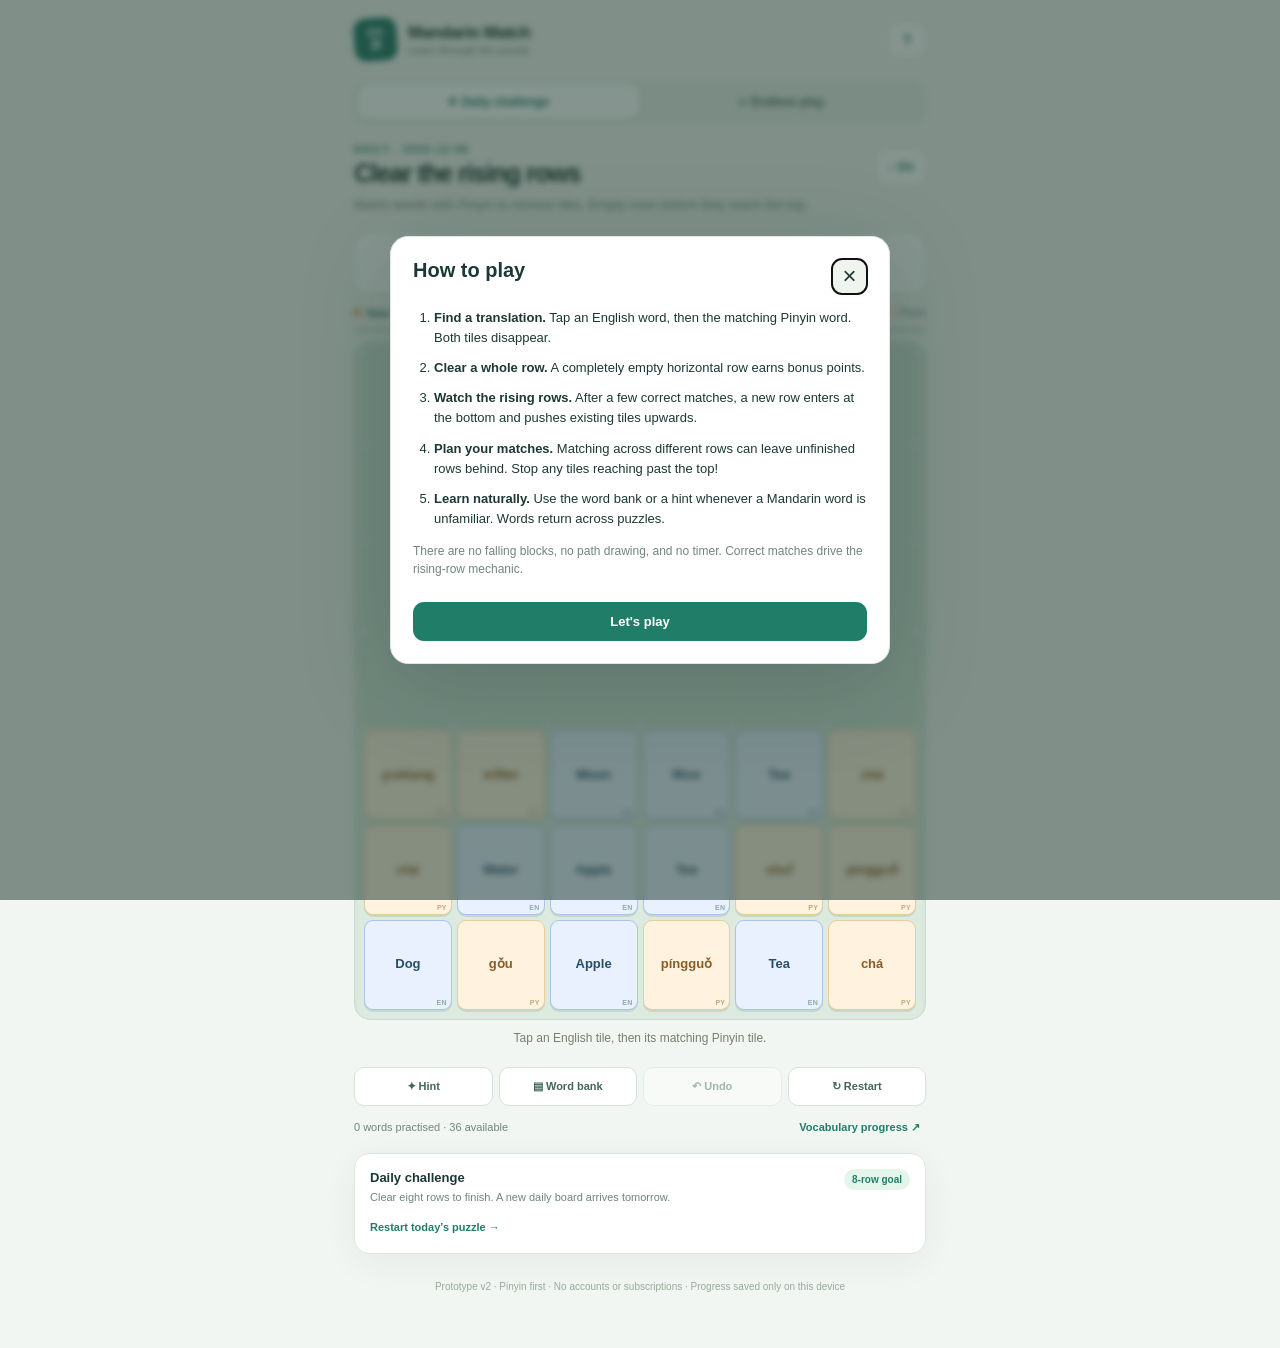
==== index.html @ 45ab8538 "Initial Mandarin Match V2 upload" ====
<!doctype html>
<html lang="en">
<head>
  <meta charset="utf-8">
  <meta name="viewport" content="width=device-width, initial-scale=1, viewport-fit=cover">
  <meta name="theme-color" content="#eef4ef">
  <meta name="apple-mobile-web-app-capable" content="yes">
  <meta name="apple-mobile-web-app-status-bar-style" content="default">
  <meta name="apple-mobile-web-app-title" content="Mandarin Match">
  <meta name="description" content="A bilingual, rising-row word puzzle for Mandarin Pinyin learners.">
  <link rel="manifest" href="manifest.webmanifest">
  <link rel="apple-touch-icon" href="icon-192.png">
  <link rel="stylesheet" href="style.css">
  <title>Mandarin Match — Puzzle Prototype</title>
</head>
<body>
<div class="app-shell">
  <header class="site-header">
    <div class="brand"><span class="brand-mark" aria-hidden="true"><i>EN</i><i>拼</i></span><div><strong>Mandarin Match</strong><small>Learn through the puzzle</small></div></div>
    <button class="icon-btn" id="howBtn" aria-label="How to play" title="How to play">?</button>
  </header>

  <div class="mode-tabs" role="tablist" aria-label="Puzzle mode">
    <button id="dailyTab" class="tab active" role="tab" aria-selected="true">☀ Daily challenge</button>
    <button id="freeTab" class="tab" role="tab" aria-selected="false">∞ Endless play</button>
  </div>

  <main>
    <div class="intro-line"><div><div class="eyebrow" id="modeLabel">TODAY'S CHALLENGE</div><h1 id="gameTitle">Clear the rising rows</h1><p id="gameSubtitle">Pair English with Pinyin to clear tiles. Empty a row before it rises too high.</p></div><button id="soundToggle" class="sound-toggle" aria-label="Toggle sound" title="Toggle sound">♪ On</button></div>

    <section class="score-strip" aria-label="Game statistics">
      <div><span class="metric-value" id="scoreValue">0</span><span class="metric-label">POINTS</span></div>
      <div><span class="metric-value" id="rowValue">0/8</span><span class="metric-label" id="rowLabel">ROWS CLEARED</span></div>
      <div><span class="metric-value" id="streakValue">0</span><span class="metric-label">STREAK</span></div>
    </section>

    <section class="board-section" aria-label="Mandarin matching grid">
      <div class="board-heading"><div class="pressure-heading"><span class="tiny-dot"></span> <b id="riseText">New row after 3 matches</b></div><span class="board-key"><span class="key-en"></span> English <span class="key-py"></span> Pinyin</span></div>
      <div class="pressure-track"><div class="pressure-fill" id="pressureFill"></div></div>
      <div class="board-frame"><div class="board" id="board" aria-label="Puzzle tiles"></div><div class="game-overlay hidden" id="endOverlay" aria-live="polite"><div class="result-card"><div class="result-emoji" id="resultEmoji">🎉</div><h2 id="resultTitle">Puzzle complete!</h2><p id="resultDesc">Great puzzle solving.</p><button class="primary-btn" id="resultAction">Try endless play →</button></div></div></div>
      <div id="toast" class="toast" role="status" aria-live="polite">Tap an English tile, then its matching Pinyin tile.</div>
    </section>

    <div class="controls"><button class="action-btn" id="hintBtn">✦ Hint <span id="hintsUsed" class="mini-muted"></span></button><button class="action-btn" id="wordBtn">▤ Word bank</button><button class="action-btn" id="undoBtn">↶ Undo</button><button class="action-btn" id="restartBtn">↻ Restart</button></div>
    <div class="learning-bottom"><span id="masteryText">Learning words as you play</span><button class="link-btn" id="progressBtn">Vocabulary progress ↗</button></div>
    <section class="mode-panel" id="modePanel"><div class="mode-panel-title"><div><b id="panelTitle">Daily challenge</b><p id="panelDesc">Same puzzle for everyone today. Clear eight rows to finish.</p></div><span id="panelPill" class="pill">No timer</span></div><div class="difficulty-wrap hidden" id="difficultyWrap"><label for="difficulty">New rows appear</label><select id="difficulty"><option value="gentle">Gentle · every 4 matches</option><option value="balanced" selected>Balanced · every 3 matches</option><option value="spicy">Challenging · every 2 matches</option></select></div><button id="freshBtn" class="text-button">Start a fresh puzzle →</button></section>
  </main>
  <footer>Prototype v2 · Pinyin first · No accounts or subscriptions · Progress saved only on this device</footer>
</div>

<dialog id="helpDialog" class="dialog"><div class="dialog-heading"><h2>How to play</h2><button class="close-btn" data-close="helpDialog" aria-label="Close">×</button></div><ol class="steps"><li><b>Find a translation.</b> Tap an English word, then the matching Pinyin word. Both tiles disappear.</li><li><b>Clear a whole row.</b> A completely empty horizontal row earns bonus points.</li><li><b>Watch the rising rows.</b> After a few correct matches, a new row enters at the bottom and pushes existing tiles upwards.</li><li><b>Plan your matches.</b> Matching across different rows can leave unfinished rows behind. Stop any tiles reaching past the top!</li><li><b>Learn naturally.</b> Use the word bank or a hint whenever a Mandarin word is unfamiliar. Words return across puzzles.</li></ol><p class="help-note">There are no falling blocks, no path drawing, and no timer. Correct matches drive the rising-row mechanic.</p><button class="primary-btn close-full" data-close="helpDialog">Let's play</button></dialog>
<dialog id="wordDialog" class="dialog"><div class="dialog-heading"><div><h2>Word bank</h2><p class="dialog-sub">Tap a speaker to hear Mandarin pronunciation.</p></div><button class="close-btn" data-close="wordDialog" aria-label="Close">×</button></div><div id="wordItems" class="word-items"></div><p class="help-note">Audio uses your device's speech engine, so it may vary by browser and installed voice.</p><button class="secondary-btn close-full" data-close="wordDialog">Back to puzzle</button></dialog>
<dialog id="progressDialog" class="dialog"><div class="dialog-heading"><div><h2>Your vocabulary</h2><p class="dialog-sub">Practice carries across daily and endless puzzles.</p></div><button class="close-btn" data-close="progressDialog" aria-label="Close">×</button></div><div id="progressSummary"></div><div id="progressList" class="word-items"></div><p class="help-note">This is a simple practice tracker, not a verified measure of language fluency.</p><button class="secondary-btn close-full" data-close="progressDialog">Back to puzzle</button></dialog>
<script src="app.js" defer></script>
</body>
</html>
---- style.css ----
:root{--bg:#f2f6f2;--paper:#fff;--ink:#1c3834;--muted:#718580;--line:#dce7df;--mint:#207e68;--mint-soft:#e2f3e9;--blue:#e9f1ff;--blue-border:#a9c5e7;--sand:#fff2df;--sand-border:#e6cd9d;--shadow:0 8px 36px rgba(23,59,44,.06)}*{box-sizing:border-box}html{background:var(--bg);-webkit-tap-highlight-color:transparent}body{margin:0;font-family:ui-sans-serif,-apple-system,BlinkMacSystemFont,"Segoe UI",sans-serif;color:var(--ink);font-size:14px}button,select{font:inherit}button{cursor:pointer}button:disabled{cursor:not-allowed;opacity:.45}.app-shell{max-width:600px;margin:0 auto;min-height:100vh;padding:18px max(14px,env(safe-area-inset-right)) 28px max(14px,env(safe-area-inset-left))}.site-header,.brand,.mode-tabs,.intro-line,.score-strip,.board-heading,.controls,.learning-bottom,.mode-panel-title,.dialog-heading,.word-row,.pressure-heading,.board-key{display:flex;align-items:center}.site-header{justify-content:space-between;margin-bottom:20px}.brand{gap:11px}.brand strong{font-size:17px;letter-spacing:-.5px}.brand small{display:block;font-size:11px;color:var(--muted);margin-top:1px}.brand-mark{display:flex;gap:1px;flex-direction:column;align-items:center;justify-content:center;background:#277d6b;border-radius:12px;width:43px;height:43px;transform:rotate(-4deg)}.brand-mark i{font-style:normal;color:#fff;font-size:11px;font-weight:800;line-height:1.05}.icon-btn,.sound-toggle{border:1px solid var(--line);background:#fff;color:var(--mint);border-radius:12px;min-width:38px;height:38px;font-weight:800}.mode-tabs{padding:4px;background:#e6eee9;border-radius:13px;margin-bottom:21px;gap:3px}.tab{background:transparent;border:0;border-radius:10px;flex:1;color:#577369;font-weight:700;font-size:12px;padding:10px 2px}.tab.active{background:#fff;color:var(--mint);box-shadow:0 2px 4px #233d2615}.intro-line{align-items:flex-start;justify-content:space-between;gap:10px}.eyebrow{font-size:10px;font-weight:850;letter-spacing:1.5px;color:#25816b}.intro-line h1{font-size:25px;margin:5px 0 7px;line-height:1.1;letter-spacing:-1px}.intro-line p{font-size:13px;color:var(--muted);line-height:1.48;margin:0 0 18px}.sound-toggle{flex-shrink:0;margin-top:4px;padding:0 11px;font-size:12px}.score-strip{justify-content:space-between;border:1px solid var(--line);background:#fff;border-radius:14px;padding:11px 16px;margin-bottom:13px}.score-strip>div{text-align:center;flex:1;border-right:1px solid var(--line)}.score-strip>div:last-child{border:0}.metric-value{display:block;font-size:22px;line-height:1;font-weight:850;font-variant-numeric:tabular-nums;letter-spacing:-.8px}.metric-label{display:block;font-size:9px;color:var(--muted);font-weight:800;letter-spacing:.8px;margin-top:6px}.board-section{margin:0}.board-heading{justify-content:space-between;margin:0 0 8px;gap:6px}.pressure-heading{gap:6px;font-size:11px;color:#396a56}.tiny-dot{height:7px;width:7px;background:#e99e42;border-radius:50%}.board-key{gap:4px;font-size:10px;color:var(--muted)}.key-en,.key-py{display:inline-block;width:10px;height:10px;border-radius:3px;background:var(--blue);border:1px solid var(--blue-border)}.key-py{background:var(--sand);border-color:var(--sand-border);margin-left:4px}.pressure-track{height:6px;background:#d8e7dd;border-radius:99px;overflow:hidden;margin-bottom:9px}.pressure-fill{height:100%;width:0;background:#db8b4b;transition:width .2s}.board-frame{position:relative;background:#dceadf;border:1px solid #c9ddce;border-radius:16px;padding:9px;box-shadow:inset 0 2px 6px #24482c0a}.board{display:grid;grid-template-columns:repeat(6,minmax(0,1fr));grid-template-rows:repeat(7,minmax(0,1fr));gap:5px;aspect-ratio:6/7.15;user-select:none;-webkit-user-select:none}.cell{min-width:0;min-height:0;border:1px dashed #cddfd0;border-radius:9px;background:#ffffff53;display:flex;align-items:center;justify-content:center;position:relative;transition:background .13s,border .13s,transform .13s}.cell.filled{border-style:solid;box-shadow:0 2px 0 #1b33231a;cursor:pointer;padding:2px}.cell.en{background:var(--blue);border-color:var(--blue-border)}.cell.py{background:var(--sand);border-color:var(--sand-border)}.cell.selected{outline:2px solid #246d69;outline-offset:1px;transform:scale(.97)}.cell.hint{animation:hintpulse .5s ease-in-out infinite alternate;box-shadow:0 0 0 3px #29aa6d88}.cell.clearing{animation:clearcell .23s ease-out forwards}.cell.new-row{animation:risein .25s ease-out}.cell-word{display:block;max-width:100%;overflow-wrap:anywhere;text-align:center;line-height:1.14;font-size:clamp(9px,2.5vw,13px);font-weight:780;color:#274e68}.cell.py .cell-word{color:#895c25;font-weight:800}.cell-type{position:absolute;bottom:3px;right:4px;font-size:7px;color:#8caaa7;font-weight:800;letter-spacing:.3px}.cell.py .cell-type{color:#c5a77d}.cell.empty-row{background:#c3dec847;border-color:#a9d0b5}.cell.row-finish{background:#c3edce;border-color:#7bbb91}.toast{min-height:39px;padding:10px 7px 7px;text-align:center;color:#777f6f;font-size:12px;line-height:1.4}.toast.error{color:#b75141}.toast.success{color:#1d8060;font-weight:730}.toast.warning{color:#a36a33}.controls{justify-content:space-between;gap:6px;margin:8px 0 14px}.action-btn{min-width:0;flex:1;border:1px solid #d5e2d8;background:#fff;color:#42665c;border-radius:10px;padding:12px 3px;font-size:11px;font-weight:750}.action-btn:active{background:#ebf5ed}.mini-muted{font-size:10px;color:#a1a69e}.learning-bottom{justify-content:space-between;gap:8px;color:var(--muted);font-size:11px;margin:8px 0 18px}.link-btn,.text-button{border:0;background:none;color:var(--mint);font-weight:800;font-size:11px;text-decoration:none}.mode-panel{background:#fff;border:1px solid var(--line);border-radius:15px;padding:15px;box-shadow:var(--shadow)}.mode-panel-title{align-items:flex-start;justify-content:space-between;gap:10px}.mode-panel-title b{font-size:13px}.mode-panel-title p{font-size:11px;color:var(--muted);line-height:1.4;margin:5px 0 11px}.pill{border-radius:99px;background:#e4f5eb;padding:5px 8px;font-size:10px;font-weight:750;color:var(--mint);white-space:nowrap}.difficulty-wrap{display:flex;align-items:center;justify-content:space-between;gap:10px;padding:4px 0 12px}.difficulty-wrap label{font-size:11px;color:var(--muted)}.difficulty-wrap select{max-width:230px;min-width:0;padding:7px;border-radius:9px;border:1px solid var(--line);font-size:11px;background:#f6faf7;color:var(--ink)}.text-button{padding:5px 0}footer{text-align:center;font-size:10px;color:#9aa99c;padding:25px 0;line-height:1.6}.hidden{display:none!important}.game-overlay{position:absolute;inset:0;z-index:10;background:#eaf2ebd9;backdrop-filter:blur(5px);display:flex;align-items:center;justify-content:center;border-radius:16px;padding:15px}.result-card{text-align:center;background:#fff;padding:25px 18px;border-radius:16px;box-shadow:0 16px 55px #31553d20;width:100%;max-width:315px}.result-emoji{font-size:42px}.result-card h2{font-size:21px;margin:10px 0 8px}.result-card p{color:var(--muted);font-size:13px;line-height:1.5;margin:0 0 17px}.primary-btn,.secondary-btn{background:var(--mint);color:#fff;border:none;border-radius:11px;padding:12px 18px;font-weight:800;font-size:13px}.secondary-btn{color:var(--mint);background:#e2f3e9}.dialog{width:min(94vw,500px);max-height:min(84vh,750px);border:1px solid var(--line);border-radius:18px;padding:22px;background:#fff;box-shadow:0 20px 90px #15302e35;color:var(--ink)}.dialog::backdrop{background:#17332a85;backdrop-filter:blur(3px)}.dialog-heading{justify-content:space-between;align-items:flex-start;gap:8px;margin-bottom:14px}.dialog h2{font-size:20px;margin:0}.dialog-sub{color:var(--muted);font-size:12px;margin:6px 0 0}.close-btn{font-size:24px;font-weight:400;border:none;background:#eff4ef;border-radius:10px;height:35px;width:35px;color:var(--ink)}.steps{padding-left:21px;line-height:1.55;font-size:13px}.steps li{margin-bottom:10px}.help-note{color:var(--muted);font-size:12px;line-height:1.5}.close-full{width:100%;margin-top:12px}.word-items{max-height:47vh;overflow-y:auto}.word-row{justify-content:space-between;border-bottom:1px solid #e8efea;gap:12px;padding:11px 2px}.word-row:last-child{border:0}.word-left{display:flex;flex-direction:column;gap:4px}.word-english{font-weight:800;font-size:13px}.word-pinyin{color:#9f682d;font-weight:750;font-size:13px}.word-tag{font-size:10px;color:var(--muted)}.speaker-btn{height:32px;min-width:35px;background:#e8f4ec;border:1px solid #d6e9dd;border-radius:9px;color:var(--mint);font-size:15px}.progress-stat{background:#edf6ef;border-radius:12px;padding:14px;margin:8px 0 12px;display:flex;justify-content:space-between;gap:10px}.progress-stat span{font-size:11px;color:var(--muted)}.progress-stat strong{display:block;font-size:20px}.highlight-new{font-size:9px;padding:2px 5px;background:#dff2e8;border-radius:8px;color:var(--mint);margin-left:5px;font-weight:800}@keyframes clearcell{to{opacity:0;transform:scale(.5)}}@keyframes hintpulse{to{transform:scale(.94)}}@keyframes risein{from{transform:translateY(10px);opacity:.2}to{transform:translateY(0);opacity:1}}@media(max-width:390px){.app-shell{padding-left:10px;padding-right:10px}.board{gap:4px}.board-frame{padding:7px}.cell{border-radius:7px}.cell-type{font-size:6px;right:3px;bottom:2px}.intro-line h1{font-size:23px}.action-btn{font-size:10px}.board-key{font-size:9px}.metric-value{font-size:20px}}@media(prefers-reduced-motion:reduce){.cell,.pressure-fill{transition:none!important;animation:none!important}}
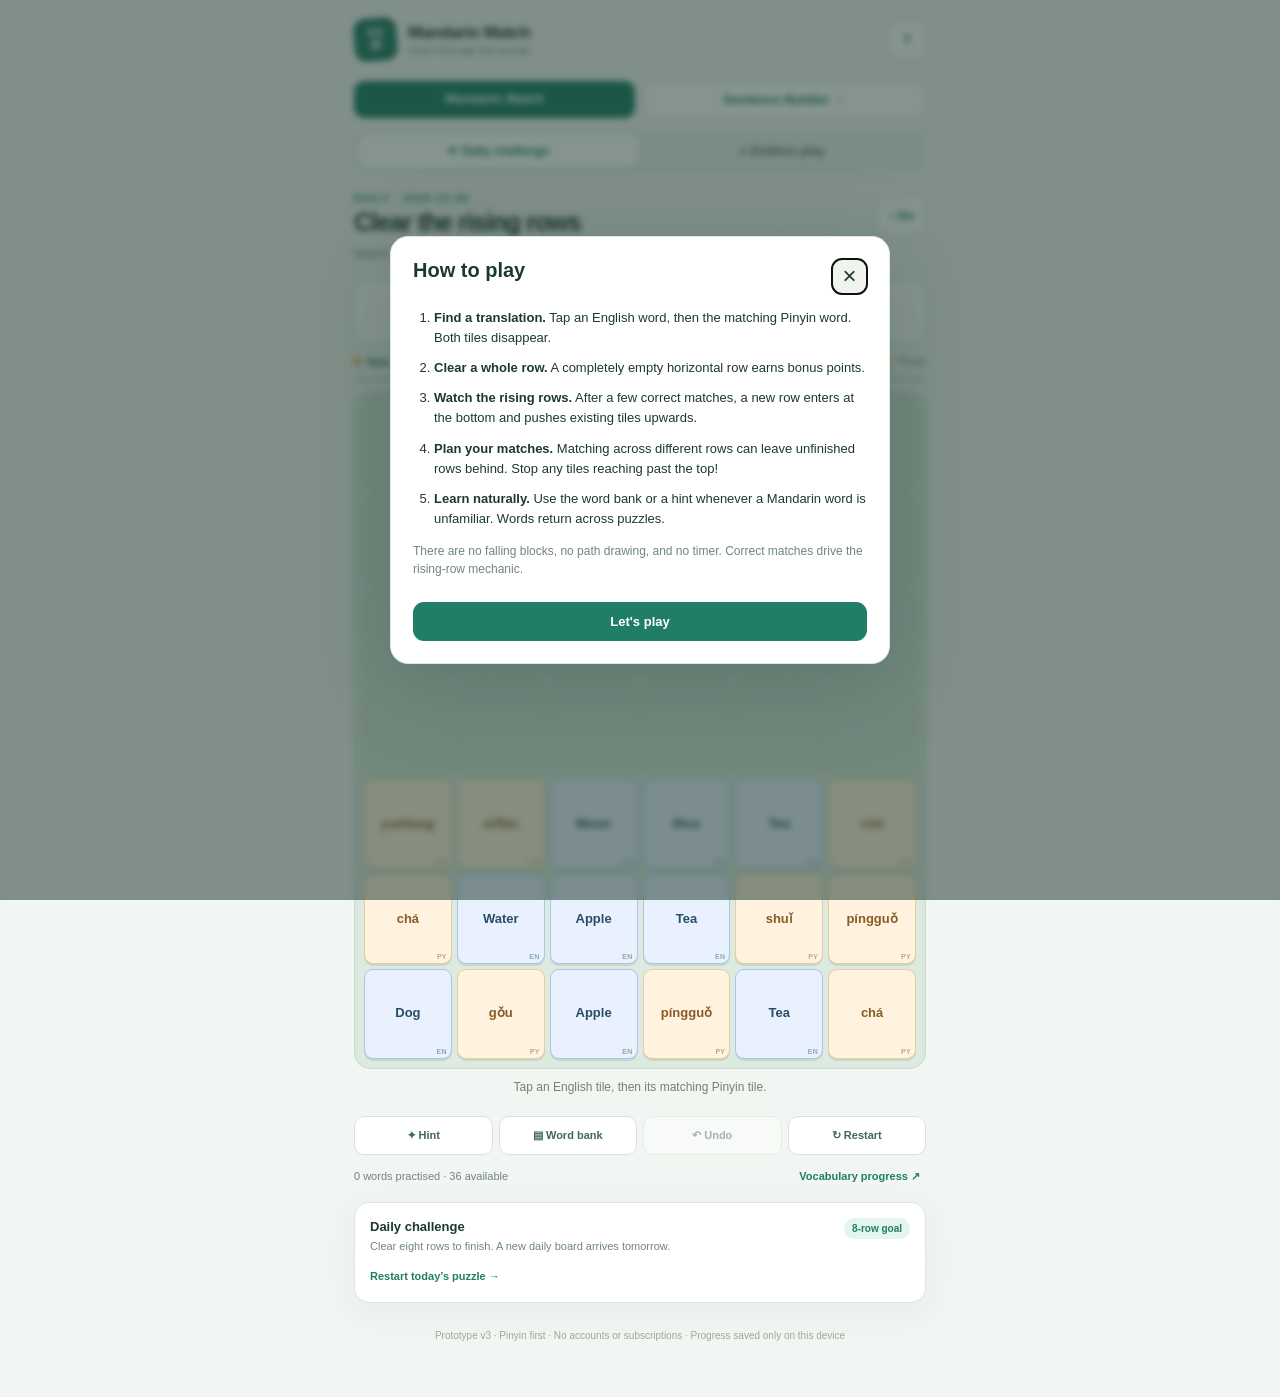
==== commit 0ebe4f7c: "Add game navigation without changing Match logic" ====
--- a/index.html
+++ b/index.html
@@ -20,6 +20,7 @@
     <button class="icon-btn" id="howBtn" aria-label="How to play" title="How to play">?</button>
   </header>
 
+  <nav aria-label="Puzzle games" style="display:flex;gap:8px;margin:0 0 12px"><span style="flex:1;text-align:center;padding:10px;border-radius:10px;background:#207e68;color:white;font-weight:700;font-size:13px">Mandarin Match</span><a href="./sentence.html" style="flex:1;text-align:center;padding:10px;border-radius:10px;border:1px solid #bfd5c9;color:#207e68;font-weight:700;font-size:13px;text-decoration:none;background:white">Sentence Builder →</a></nav>
   <div class="mode-tabs" role="tablist" aria-label="Puzzle mode">
     <button id="dailyTab" class="tab active" role="tab" aria-selected="true">☀ Daily challenge</button>
     <button id="freeTab" class="tab" role="tab" aria-selected="false">∞ Endless play</button>
@@ -45,7 +46,7 @@
     <div class="learning-bottom"><span id="masteryText">Learning words as you play</span><button class="link-btn" id="progressBtn">Vocabulary progress ↗</button></div>
     <section class="mode-panel" id="modePanel"><div class="mode-panel-title"><div><b id="panelTitle">Daily challenge</b><p id="panelDesc">Same puzzle for everyone today. Clear eight rows to finish.</p></div><span id="panelPill" class="pill">No timer</span></div><div class="difficulty-wrap hidden" id="difficultyWrap"><label for="difficulty">New rows appear</label><select id="difficulty"><option value="gentle">Gentle · every 4 matches</option><option value="balanced" selected>Balanced · every 3 matches</option><option value="spicy">Challenging · every 2 matches</option></select></div><button id="freshBtn" class="text-button">Start a fresh puzzle →</button></section>
   </main>
-  <footer>Prototype v2 · Pinyin first · No accounts or subscriptions · Progress saved only on this device</footer>
+  <footer>Prototype v3 · Pinyin first · No accounts or subscriptions · Progress saved only on this device</footer>
 </div>
 
 <dialog id="helpDialog" class="dialog"><div class="dialog-heading"><h2>How to play</h2><button class="close-btn" data-close="helpDialog" aria-label="Close">×</button></div><ol class="steps"><li><b>Find a translation.</b> Tap an English word, then the matching Pinyin word. Both tiles disappear.</li><li><b>Clear a whole row.</b> A completely empty horizontal row earns bonus points.</li><li><b>Watch the rising rows.</b> After a few correct matches, a new row enters at the bottom and pushes existing tiles upwards.</li><li><b>Plan your matches.</b> Matching across different rows can leave unfinished rows behind. Stop any tiles reaching past the top!</li><li><b>Learn naturally.</b> Use the word bank or a hint whenever a Mandarin word is unfamiliar. Words return across puzzles.</li></ol><p class="help-note">There are no falling blocks, no path drawing, and no timer. Correct matches drive the rising-row mechanic.</p><button class="primary-btn close-full" data-close="helpDialog">Let's play</button></dialog>
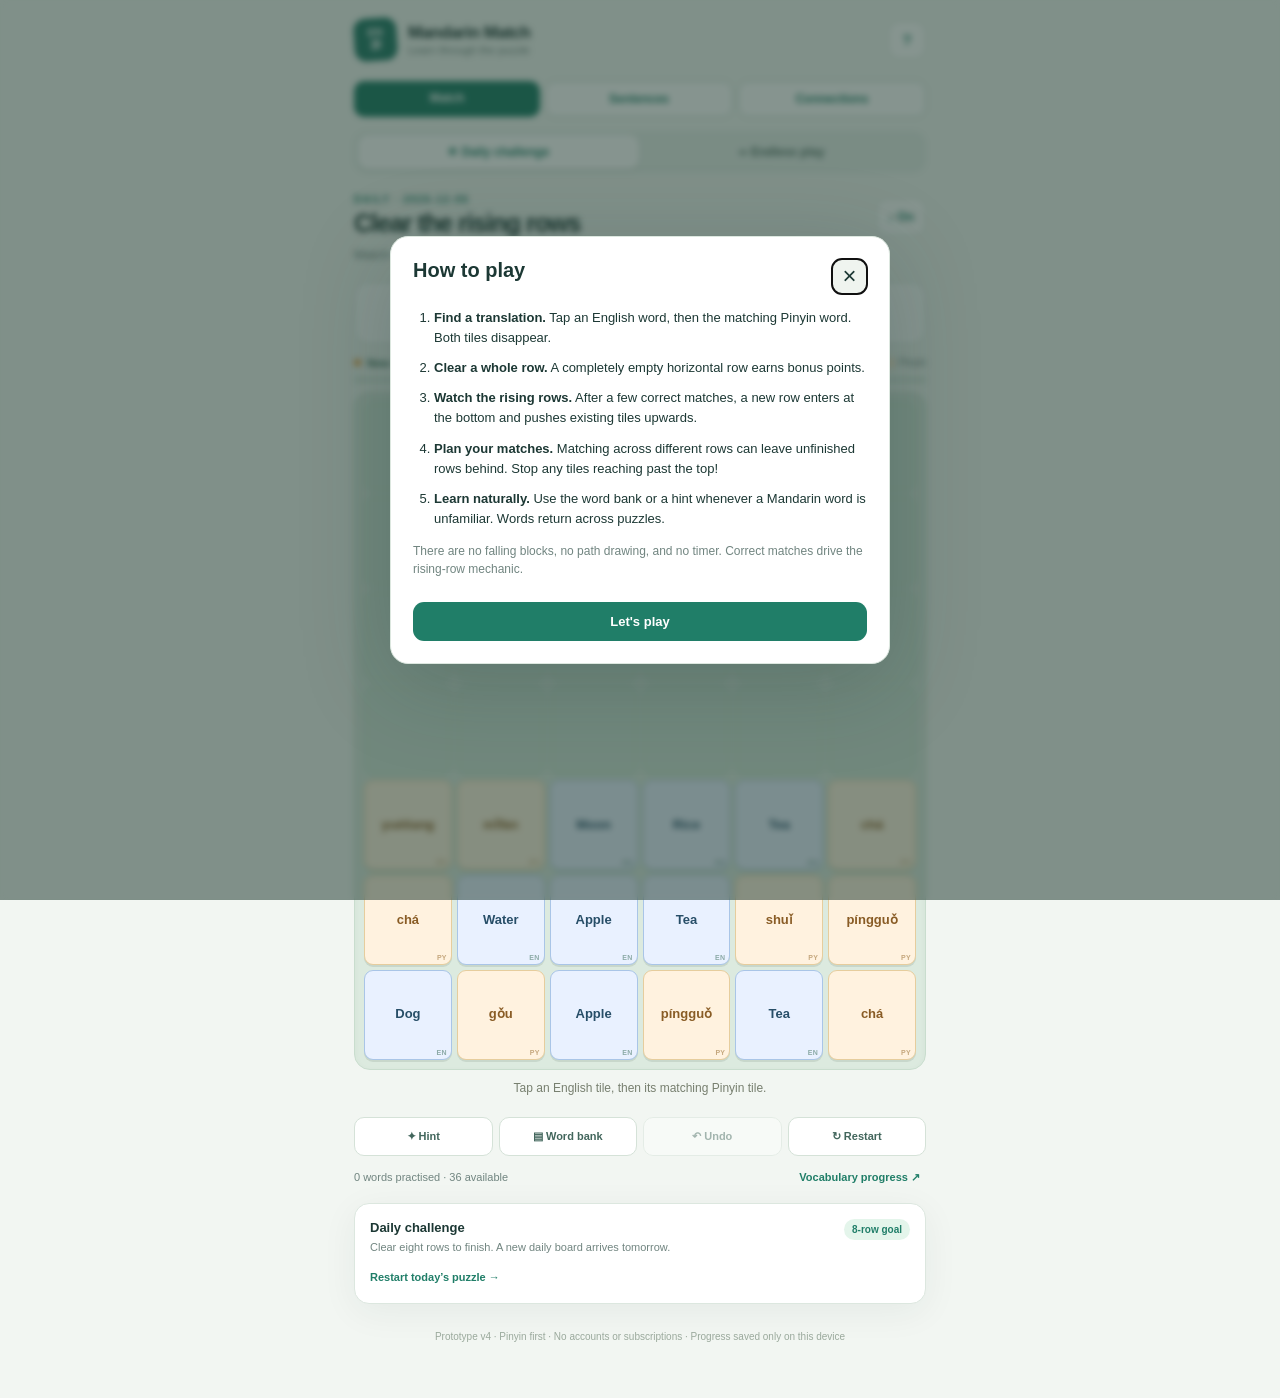
==== commit cec42e4a: "V4: add three-game navigation" ====
--- a/index.html
+++ b/index.html
@@ -20,7 +20,7 @@
     <button class="icon-btn" id="howBtn" aria-label="How to play" title="How to play">?</button>
   </header>
 
-  <nav aria-label="Puzzle games" style="display:flex;gap:8px;margin:0 0 12px"><span style="flex:1;text-align:center;padding:10px;border-radius:10px;background:#207e68;color:white;font-weight:700;font-size:13px">Mandarin Match</span><a href="./sentence.html" style="flex:1;text-align:center;padding:10px;border-radius:10px;border:1px solid #bfd5c9;color:#207e68;font-weight:700;font-size:13px;text-decoration:none;background:white">Sentence Builder →</a></nav>
+  <nav aria-label="Puzzle games" style="display:flex;gap:5px;margin:10px 0 14px"><span aria-current="page" style="flex:1;min-width:0;text-align:center;padding:10px 3px;border-radius:10px;background:#207e68;color:white;font-weight:700;font-size:12px">Match</span><a href="./sentence.html" style="flex:1;min-width:0;text-align:center;padding:10px 3px;border-radius:10px;border:1px solid #bfd5c9;color:#207e68;font-weight:700;font-size:12px;text-decoration:none;background:white">Sentences</a><a href="./connections.html" style="flex:1;min-width:0;text-align:center;padding:10px 3px;border-radius:10px;border:1px solid #bfd5c9;color:#207e68;font-weight:700;font-size:12px;text-decoration:none;background:white">Connections</a></nav>
   <div class="mode-tabs" role="tablist" aria-label="Puzzle mode">
     <button id="dailyTab" class="tab active" role="tab" aria-selected="true">☀ Daily challenge</button>
     <button id="freeTab" class="tab" role="tab" aria-selected="false">∞ Endless play</button>
@@ -46,7 +46,7 @@
     <div class="learning-bottom"><span id="masteryText">Learning words as you play</span><button class="link-btn" id="progressBtn">Vocabulary progress ↗</button></div>
     <section class="mode-panel" id="modePanel"><div class="mode-panel-title"><div><b id="panelTitle">Daily challenge</b><p id="panelDesc">Same puzzle for everyone today. Clear eight rows to finish.</p></div><span id="panelPill" class="pill">No timer</span></div><div class="difficulty-wrap hidden" id="difficultyWrap"><label for="difficulty">New rows appear</label><select id="difficulty"><option value="gentle">Gentle · every 4 matches</option><option value="balanced" selected>Balanced · every 3 matches</option><option value="spicy">Challenging · every 2 matches</option></select></div><button id="freshBtn" class="text-button">Start a fresh puzzle →</button></section>
   </main>
-  <footer>Prototype v3 · Pinyin first · No accounts or subscriptions · Progress saved only on this device</footer>
+  <footer>Prototype v4 · Pinyin first · No accounts or subscriptions · Progress saved only on this device</footer>
 </div>
 
 <dialog id="helpDialog" class="dialog"><div class="dialog-heading"><h2>How to play</h2><button class="close-btn" data-close="helpDialog" aria-label="Close">×</button></div><ol class="steps"><li><b>Find a translation.</b> Tap an English word, then the matching Pinyin word. Both tiles disappear.</li><li><b>Clear a whole row.</b> A completely empty horizontal row earns bonus points.</li><li><b>Watch the rising rows.</b> After a few correct matches, a new row enters at the bottom and pushes existing tiles upwards.</li><li><b>Plan your matches.</b> Matching across different rows can leave unfinished rows behind. Stop any tiles reaching past the top!</li><li><b>Learn naturally.</b> Use the word bank or a hint whenever a Mandarin word is unfamiliar. Words return across puzzles.</li></ol><p class="help-note">There are no falling blocks, no path drawing, and no timer. Correct matches drive the rising-row mechanic.</p><button class="primary-btn close-full" data-close="helpDialog">Let's play</button></dialog>
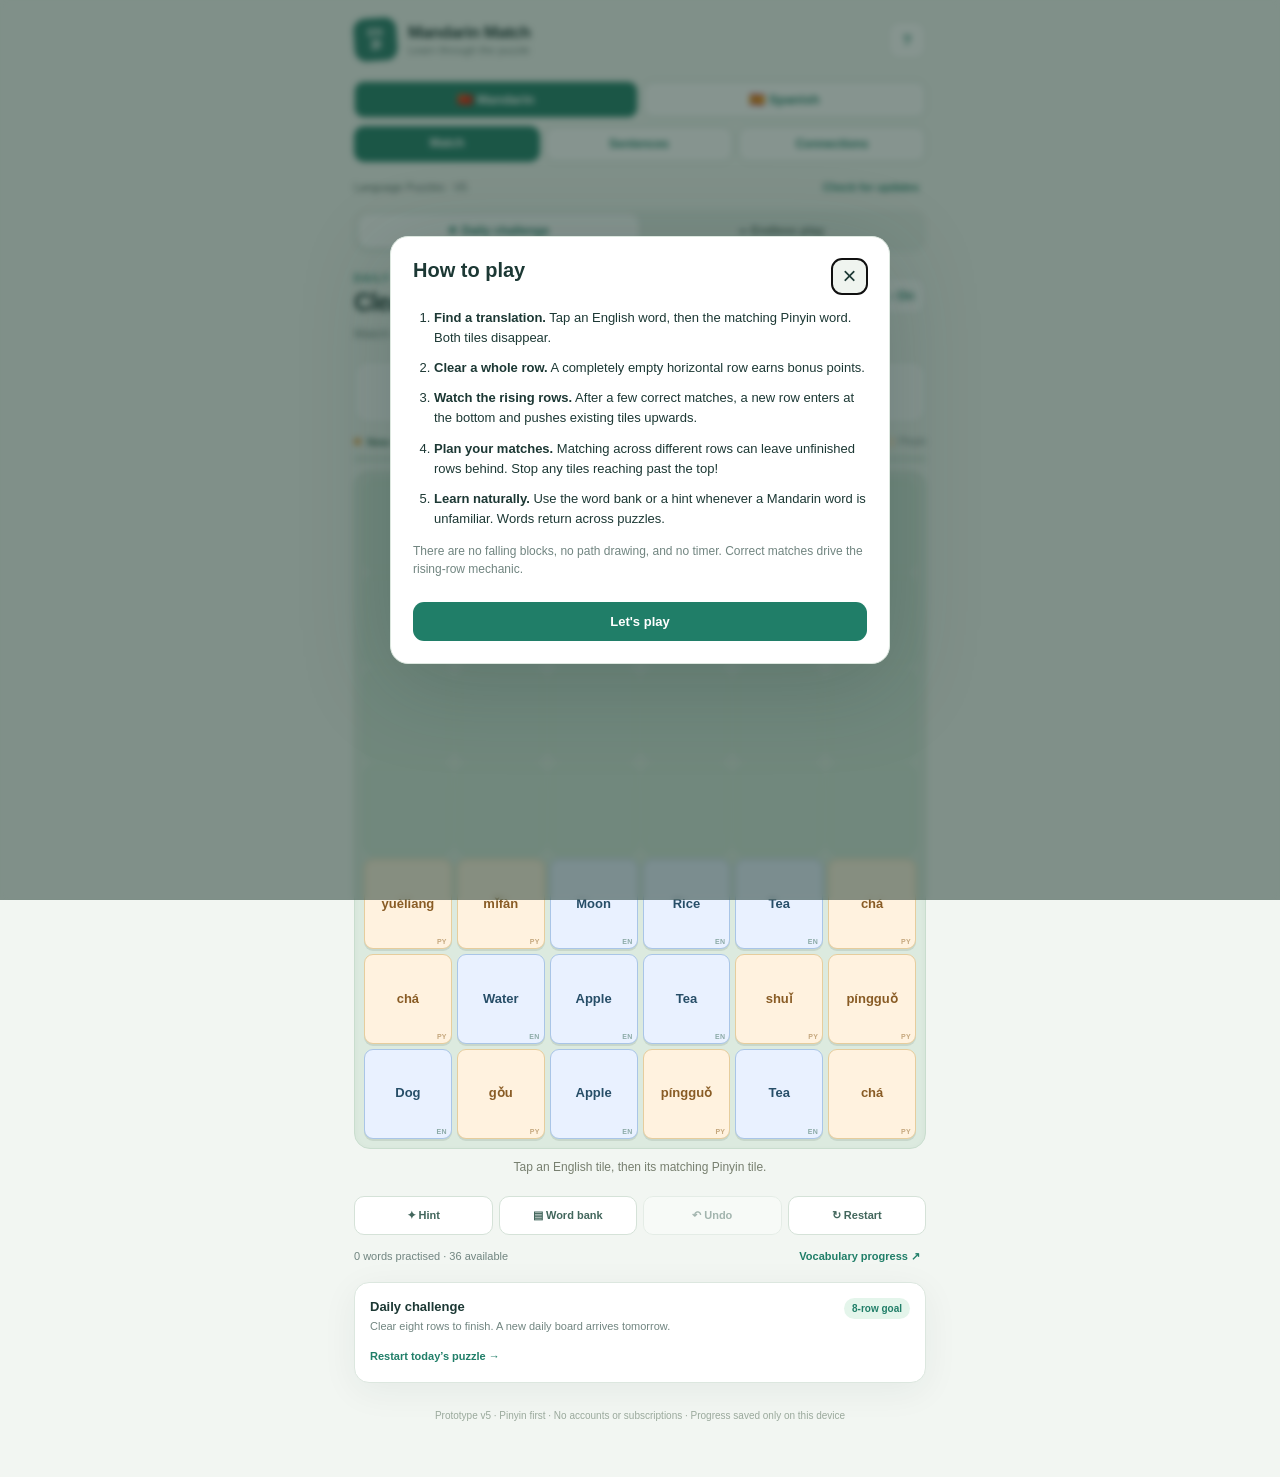
==== commit 1d7e2ac4: "V5: Spanish language pack, all three games, language picker and offline update" ====
--- a/index.html
+++ b/index.html
@@ -20,7 +20,7 @@
     <button class="icon-btn" id="howBtn" aria-label="How to play" title="How to play">?</button>
   </header>
 
-  <nav aria-label="Puzzle games" style="display:flex;gap:5px;margin:10px 0 14px"><span aria-current="page" style="flex:1;min-width:0;text-align:center;padding:10px 3px;border-radius:10px;background:#207e68;color:white;font-weight:700;font-size:12px">Match</span><a href="./sentence.html" style="flex:1;min-width:0;text-align:center;padding:10px 3px;border-radius:10px;border:1px solid #bfd5c9;color:#207e68;font-weight:700;font-size:12px;text-decoration:none;background:white">Sentences</a><a href="./connections.html" style="flex:1;min-width:0;text-align:center;padding:10px 3px;border-radius:10px;border:1px solid #bfd5c9;color:#207e68;font-weight:700;font-size:12px;text-decoration:none;background:white">Connections</a></nav>
+  <div aria-label="Choose language" style="display:flex;gap:5px;margin:10px 0 6px"><a data-language="zh" href="./index.html" aria-current="true" style="flex:1;min-width:0;text-align:center;padding:10px 4px;border-radius:10px;background:#207e68;color:white;border:1px solid #bfd5c9;text-decoration:none;font-weight:700;font-size:13px">🇨🇳 Mandarin</a><a data-language="es" href="./spanish.html"  style="flex:1;min-width:0;text-align:center;padding:10px 4px;border-radius:10px;background:white;color:#207e68;border:1px solid #bfd5c9;text-decoration:none;font-weight:700;font-size:13px">🇪🇸 Spanish</a></div><nav aria-label="Puzzle games" style="display:flex;gap:5px;margin:8px 0 12px"><span aria-current="page" style="flex:1;min-width:0;text-align:center;padding:10px 3px;border-radius:10px;background:#207e68;color:white;font-weight:700;font-size:12px">Match</span><a href="./sentence.html" style="flex:1;min-width:0;text-align:center;padding:10px 3px;border-radius:10px;border:1px solid #bfd5c9;color:#207e68;font-weight:700;font-size:12px;text-decoration:none;background:white">Sentences</a><a href="./connections.html" style="flex:1;min-width:0;text-align:center;padding:10px 3px;border-radius:10px;border:1px solid #bfd5c9;color:#207e68;font-weight:700;font-size:12px;text-decoration:none;background:white">Connections</a></nav><div style="display:flex;align-items:center;justify-content:space-between;gap:5px;margin:0 0 10px;font-size:11px;color:#526b62"><span>Language Puzzles · V5 <span id="update-status" role="status"></span></span><button id="update-button" type="button" style="border:0;background:transparent;color:#207e68;font-size:11px;font-weight:700;padding:7px;cursor:pointer">Check for updates</button></div>
   <div class="mode-tabs" role="tablist" aria-label="Puzzle mode">
     <button id="dailyTab" class="tab active" role="tab" aria-selected="true">☀ Daily challenge</button>
     <button id="freeTab" class="tab" role="tab" aria-selected="false">∞ Endless play</button>
@@ -46,12 +46,12 @@
     <div class="learning-bottom"><span id="masteryText">Learning words as you play</span><button class="link-btn" id="progressBtn">Vocabulary progress ↗</button></div>
     <section class="mode-panel" id="modePanel"><div class="mode-panel-title"><div><b id="panelTitle">Daily challenge</b><p id="panelDesc">Same puzzle for everyone today. Clear eight rows to finish.</p></div><span id="panelPill" class="pill">No timer</span></div><div class="difficulty-wrap hidden" id="difficultyWrap"><label for="difficulty">New rows appear</label><select id="difficulty"><option value="gentle">Gentle · every 4 matches</option><option value="balanced" selected>Balanced · every 3 matches</option><option value="spicy">Challenging · every 2 matches</option></select></div><button id="freshBtn" class="text-button">Start a fresh puzzle →</button></section>
   </main>
-  <footer>Prototype v4 · Pinyin first · No accounts or subscriptions · Progress saved only on this device</footer>
+  <footer>Prototype v5 · Pinyin first · No accounts or subscriptions · Progress saved only on this device</footer>
 </div>
 
 <dialog id="helpDialog" class="dialog"><div class="dialog-heading"><h2>How to play</h2><button class="close-btn" data-close="helpDialog" aria-label="Close">×</button></div><ol class="steps"><li><b>Find a translation.</b> Tap an English word, then the matching Pinyin word. Both tiles disappear.</li><li><b>Clear a whole row.</b> A completely empty horizontal row earns bonus points.</li><li><b>Watch the rising rows.</b> After a few correct matches, a new row enters at the bottom and pushes existing tiles upwards.</li><li><b>Plan your matches.</b> Matching across different rows can leave unfinished rows behind. Stop any tiles reaching past the top!</li><li><b>Learn naturally.</b> Use the word bank or a hint whenever a Mandarin word is unfamiliar. Words return across puzzles.</li></ol><p class="help-note">There are no falling blocks, no path drawing, and no timer. Correct matches drive the rising-row mechanic.</p><button class="primary-btn close-full" data-close="helpDialog">Let's play</button></dialog>
 <dialog id="wordDialog" class="dialog"><div class="dialog-heading"><div><h2>Word bank</h2><p class="dialog-sub">Tap a speaker to hear Mandarin pronunciation.</p></div><button class="close-btn" data-close="wordDialog" aria-label="Close">×</button></div><div id="wordItems" class="word-items"></div><p class="help-note">Audio uses your device's speech engine, so it may vary by browser and installed voice.</p><button class="secondary-btn close-full" data-close="wordDialog">Back to puzzle</button></dialog>
 <dialog id="progressDialog" class="dialog"><div class="dialog-heading"><div><h2>Your vocabulary</h2><p class="dialog-sub">Practice carries across daily and endless puzzles.</p></div><button class="close-btn" data-close="progressDialog" aria-label="Close">×</button></div><div id="progressSummary"></div><div id="progressList" class="word-items"></div><p class="help-note">This is a simple practice tracker, not a verified measure of language fluency.</p><button class="secondary-btn close-full" data-close="progressDialog">Back to puzzle</button></dialog>
-<script src="app.js" defer></script>
+<script src="./language-packs.js"></script><script src="./language-nav.js" defer></script><script src="app.js" defer></script>
 </body>
 </html>
